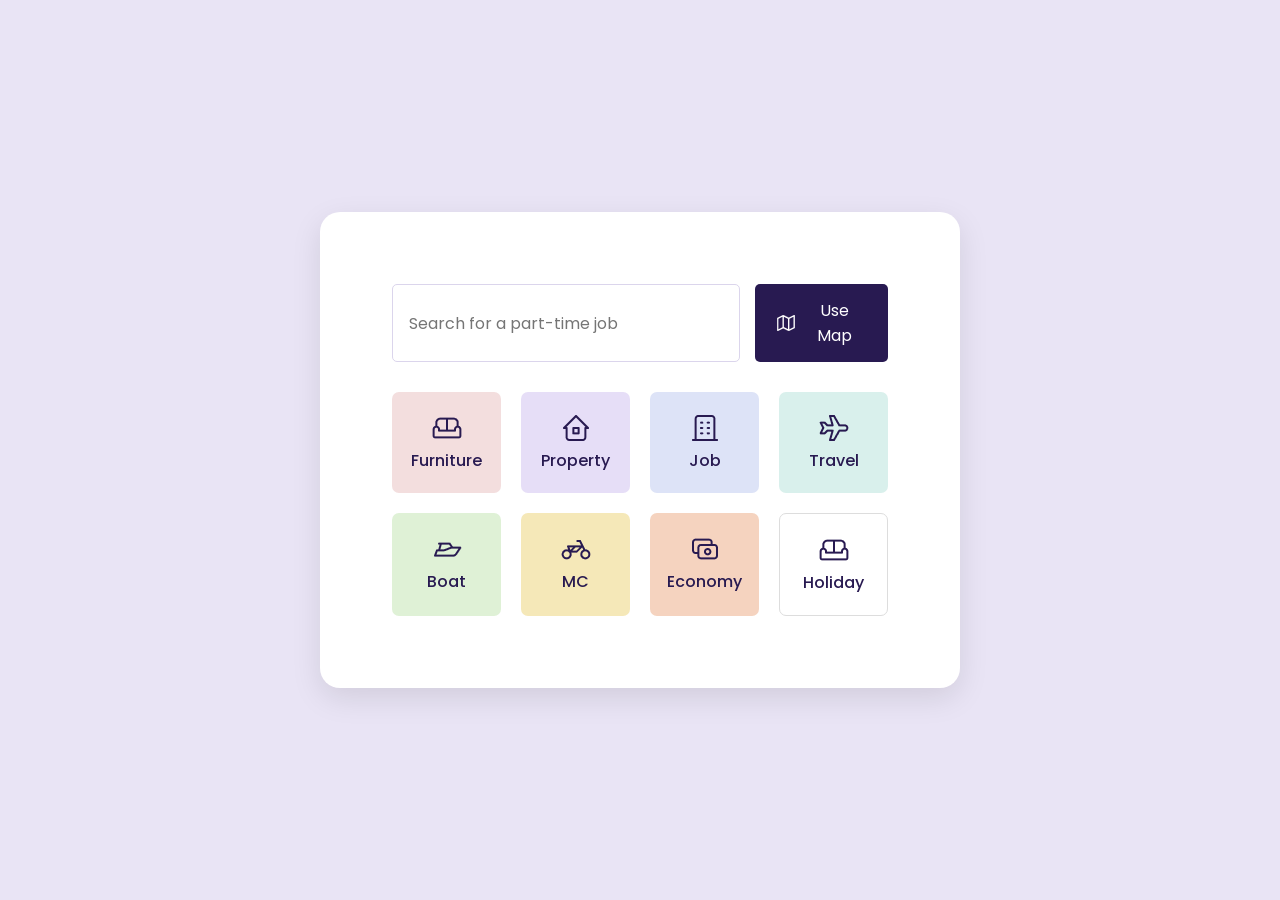
==== MidTest/card.html @ 160c353e "MidTest" ====
<!doctype html>
<html lang="en">
  <head>
    <meta charset="UTF-8" />
    <meta name="viewport" content="width=device-width, initial-scale=1.0" />
    <title>Document</title>
    <link rel="stylesheet" href="./styles.css" />

    <link rel="preconnect" href="https://fonts.googleapis.com" />
    <link rel="preconnect" href="https://fonts.gstatic.com" crossorigin />
    <link
      href="https://fonts.googleapis.com/css2?family=Poppins:ital,wght@0,100;0,200;0,300;0,400;0,500;0,600;0,700;0,800;0,900;1,100;1,200;1,300;1,400;1,500;1,600;1,700;1,800;1,900&display=swap"
      rel="stylesheet"
    />
  </head>
  <body>
    <div class="container">
      <div class="card">
        <div class="search">
          <input type="text" placeholder="Search for a part-time job" />
          <button>
            <img src="./img/map.png" alt="" />
            Use Map
          </button>
        </div>
        <div class="grid">
          <div class="item pink active">
            <img src="./img/Frame-1.png" alt="Furniture" />
            Furniture
          </div>
          <div class="item purple active">
            <img src="./img/Frame-2.png" alt="Property" />
            Property
          </div>
          <div class="item blue active">
            <img src="./img/Frame-3.png" alt="Job" />
            Job
          </div>
          <div class="item green active">
            <img src="./img/Frame-4.png" alt="" />
            Travel
          </div>

          <div class="item lightgreen active">
            <img src="./img/Frame-5.png" alt="" />
            Boat
          </div>
          <div class="item yellow active">
            <img src="./img/Frame-6.png" alt="" />
            MC
          </div>
          <div class="item orange active">
            <img src="./img/Frame-7.png" alt="" />
            Economy
          </div>
          <div class="item white active">
            <img src="./img/Frame-8.png" alt="" />
            Holiday
          </div>
        </div>
      </div>
    </div>
  </body>
</html>
---- MidTest/styles.css ----
* {
  padding: 0;
  margin: 0;
  box-sizing: border-box;
  font-family: "Poppins", sans-serif;
}
body {
  background: #e9e4f5;
  height: 100vh;
  display: flex;
  justify-content: center;
  align-items: center;
}

.container {
  width: 640px;
}

.card {
  background: #fff;
  border-radius: 20px;
  padding: 72px;
  box-shadow: 0 10px 30px rgba(0, 0, 0, 0.1);
}

.search {
  display: flex;
  gap: 15px;
  margin-bottom: 30px;
}

.search input {
  width: 348px;
  padding: 14px 16px;
  border-radius: 5px;
  border: 1px solid #dbd5ec;
  outline: none;
  font-size: 16px;
}

.search button {
  display: flex;
  justify-content: center;
  align-items: center;
  width: 136px;
  padding: 14px 20px;
  border: none;
  background: #281a51;
  color: #fff;
  border-radius: 5px;
  cursor: pointer;
  font-size: 16px;
}

.search img {
  margin-right: 4px;
}

.grid {
  display: grid;
  grid-template-columns: repeat(4, 1fr);
  gap: 20px;
}

.item {
  padding: 20px 15px 20px 15px;
  font-weight: 500;
  color: #281a51;
  background-color: orange;
  border-radius: 7px;
  text-align: center;
}

.item img {
  display: block;
  width: 32px;
  margin: 0 auto;
  cursor: pointer;
  padding-bottom: 4px;
}

.pink {
  background: #f3dede;
}
.purple {
  background: #e6def7;
}
.blue {
  background: #dde3f7;
}
.green {
  background: #d9f0ec;
}
.lightgreen {
  background: #dff1d6;
}
.yellow {
  background: #f5e8b8;
}
.orange {
  background: #f5d3bf;
}
.white {
  background: #fff;
  border: 1px solid #ddd;
}

.item:hover {
  cursor: pointer;
  box-shadow: 0 10px 20px rgba(0, 0, 0, 0.1);
}
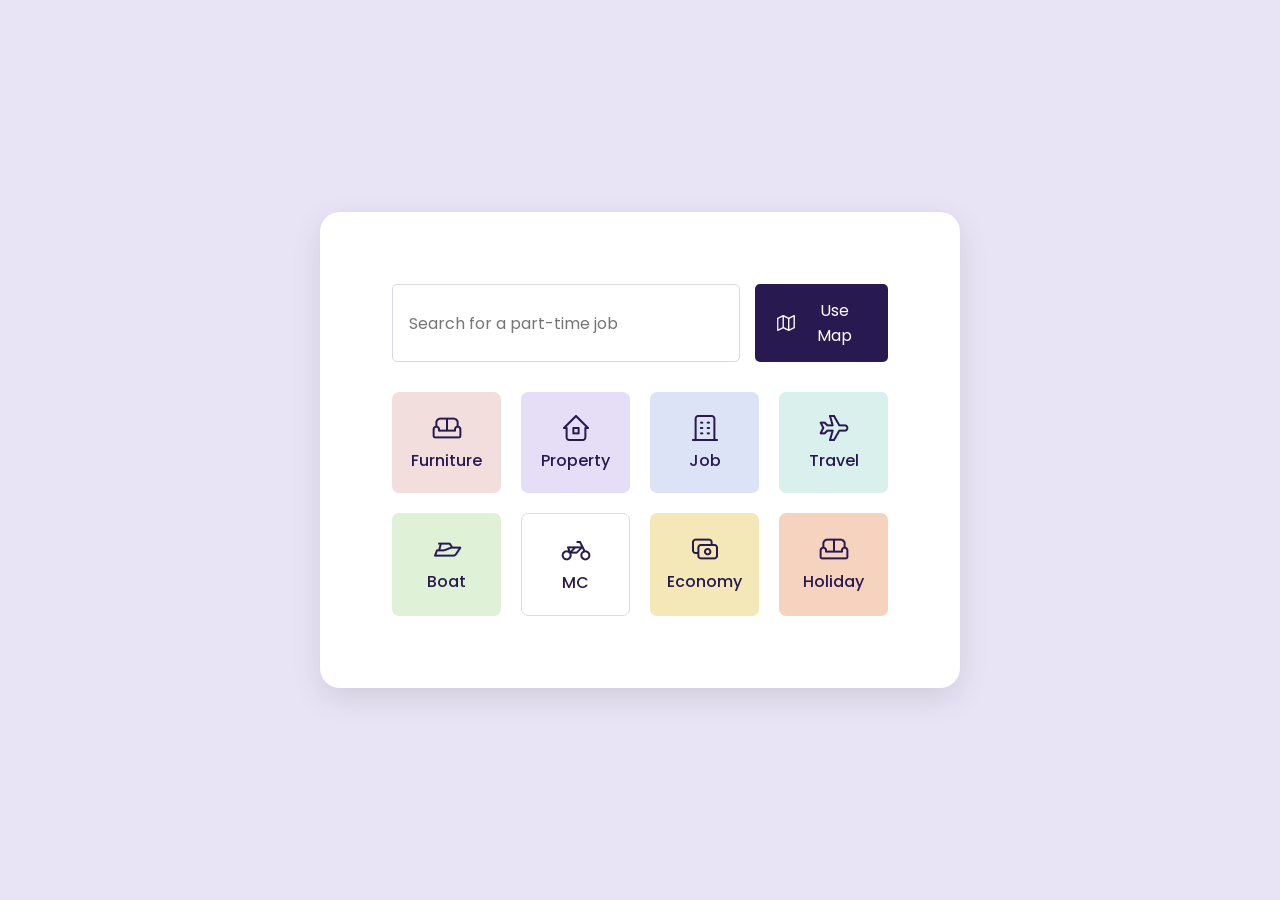
==== commit d86a6c50: "MiddTesr" ====
--- a/MidTest/card.html
+++ b/MidTest/card.html
@@ -45,15 +45,15 @@
             <img src="./img/Frame-5.png" alt="" />
             Boat
           </div>
-          <div class="item yellow active">
+          <div class="item white active">
             <img src="./img/Frame-6.png" alt="" />
             MC
           </div>
-          <div class="item orange active">
+          <div class="item yellow active">
             <img src="./img/Frame-7.png" alt="" />
             Economy
           </div>
-          <div class="item white active">
+          <div class="item orange active">
             <img src="./img/Frame-8.png" alt="" />
             Holiday
           </div>
--- a/MidTest/styles.css
+++ b/MidTest/styles.css
@@ -66,7 +66,6 @@
   padding: 20px 15px 20px 15px;
   font-weight: 500;
   color: #281a51;
-  background-color: orange;
   border-radius: 7px;
   text-align: center;
 }
